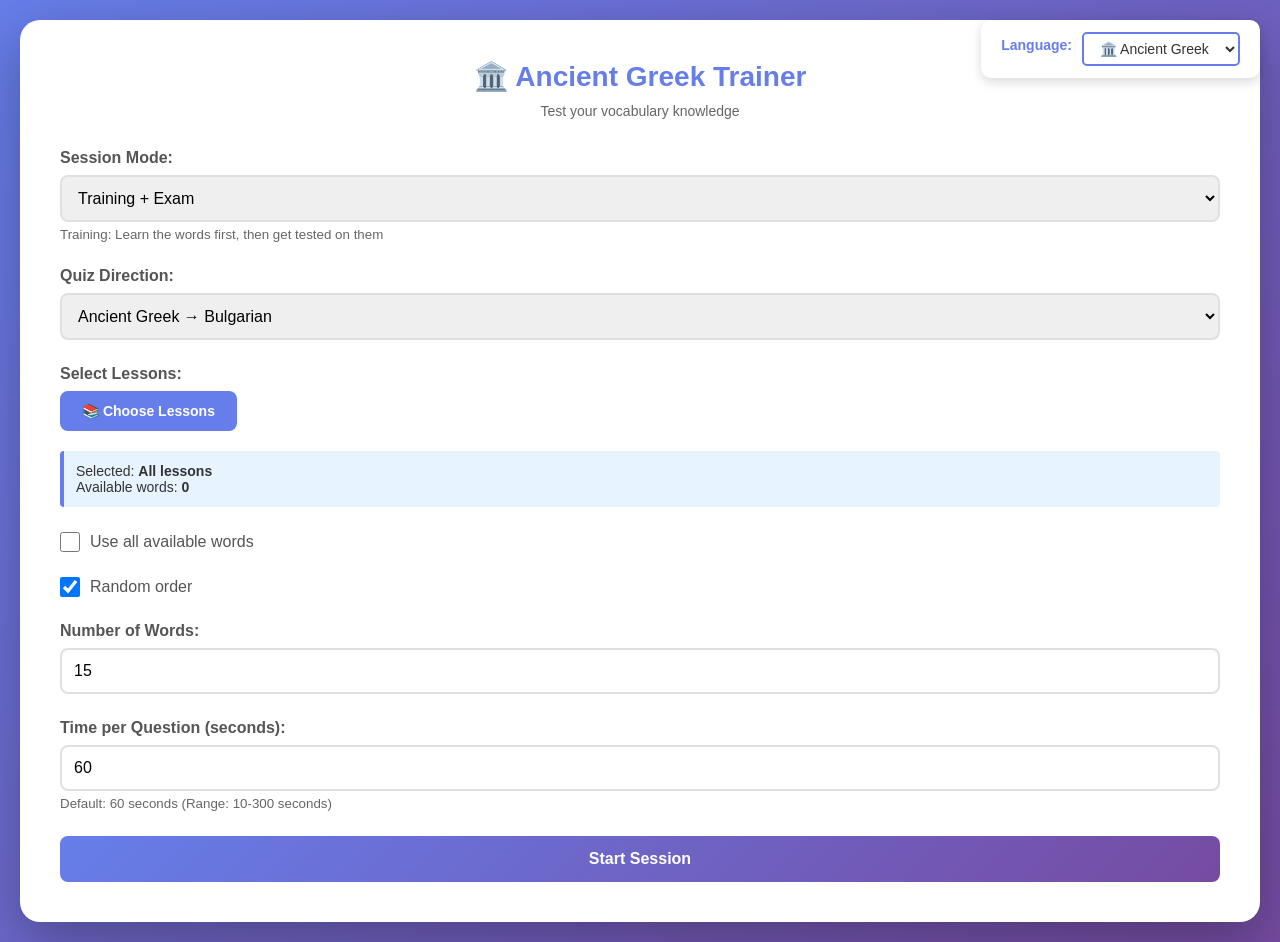
==== static/index.html @ 49a67d7a "update" ====
<!DOCTYPE html>
<html lang="en">
<head>
    <meta charset="UTF-8">
    <meta name="viewport" content="width=device-width, initial-scale=1.0">
    <title>Language Trainer</title>
    
    <!-- CSS Stylesheets -->
    <link rel="stylesheet" href="/static/css/main.css">
    <link rel="stylesheet" href="/static/css/animations.css">
    <link rel="stylesheet" href="/static/css/components.css?v=2">
    <link rel="stylesheet" href="/static/css/screens.css">
    <link rel="stylesheet" href="/static/css/modals.css">
    <link rel="stylesheet" href="/static/css/keyboard.css">
</head>
<body>
    <!-- Language Switcher -->
    <div class="language-switcher">
        <label for="languageMode">Language:</label>
        <select id="languageMode" onchange="switchLanguageMode()">
            <option value="greek">🏛️ Ancient Greek</option>
            <option value="latin">🏟️ Latin</option>
            <option value="spanish">🇪🇸 Spanish</option>
            <option value="literature">📖 Literature</option>
        </select>
    </div>

    <div class="container">
        <h1 id="appTitle">🏛️ Ancient Greek Trainer</h1>
        <p class="subtitle" id="appSubtitle">Test your vocabulary knowledge</p>

        <!-- Setup Screen -->
        <div class="setup-screen active" id="setupScreen">
            <!-- Literature topic selection (shown only in literature mode) -->
            <div class="form-group" id="topicsGroup" style="display: none;">
                <label for="literatureTopic">Тема:</label>
                <select id="literatureTopic" onchange="onLiteratureTopicChange()"></select>
                <small style="color: #666; display: block; margin-top: 5px;">
                    Въпроси: <strong id="literatureQuestionsCount">0</strong>
                </small>
            </div>

            <div class="form-group">
                <label for="sessionMode">Session Mode:</label>
                <select id="sessionMode">
                    <option value="training">Training + Exam</option>
                    <option value="exam">Exam Only</option>
                </select>
                <small style="color: #666; display: block; margin-top: 5px;">
                    Training: Learn the words first, then get tested on them
                </small>
            </div>

            <div class="form-group">
                <label for="direction">Quiz Direction:</label>
                <select id="direction" onchange="updateProgressDisplay()">
                    <!-- Options will be populated based on language mode -->
                    <option value="greek_to_bulgarian">Ancient Greek → Bulgarian</option>
                    <option value="bulgarian_to_greek">Bulgarian → Ancient Greek</option>
                </select>
            </div>

            <div class="form-group" id="lessonsGroup">
                <label>Select Lessons:</label>
                <button type="button" class="select-lessons-btn" onclick="openLessonsModal()">
                    📚 Choose Lessons
                </button>
                <div class="selected-lessons-summary" id="selectedLessonsSummary">
                    Selected: <strong id="selectedLessonsText">All lessons</strong><br>
                    Available words: <strong id="availableWordsCount">0</strong>
                </div>
            </div>

            <!-- Progress Summary (shown for both Greek and Latin) -->
            <div class="progress-summary" id="progressSummary" style="margin-top: 10px; padding: 10px; background: #e8f5e9; border-radius: 5px; display: none;">
                <div style="font-weight: bold; margin-bottom: 5px;">📊 Your Progress:</div>
                <div id="progressStats" style="font-size: 0.9em;"></div>
            </div>

            <div class="form-group">
                <div class="checkbox-container">
                    <input type="checkbox" id="useAllWords" onchange="toggleWordCount()">
                    <label for="useAllWords" id="useAllWordsLabel">Use all available words</label>
                </div>
            </div>

            <div class="form-group">
                <div class="checkbox-container">
                    <input type="checkbox" id="randomOrder" checked>
                    <label for="randomOrder">Random order</label>
                </div>
            </div>

            <div class="form-group" id="wordCountGroup">
                <label for="wordCount">Number of Words:</label>
                <input type="number" id="wordCount" min="1" max="200" value="15">
            </div>

            <div class="form-group">
                <label for="timePerQuestion">Time per Question (seconds):</label>
                <input type="number" id="timePerQuestion" min="10" max="300" value="60" step="5">
                <small style="color: #666; display: block; margin-top: 5px;">
                    Default: 60 seconds (Range: 10-300 seconds)
                </small>
            </div>

            <button class="btn" id="startSessionBtn" onclick="startSession()">Start Session</button>

            <!-- Verse Translation Button (shown only when verse-eligible lessons are selected) -->
            <div id="verseTranslationGroup" style="display: none; margin-top: 15px; padding: 15px; background: linear-gradient(135deg, #f5e6d3 0%, #e8d5c4 100%); border-radius: 8px; border: 2px solid #c4a882;">
                <div style="font-weight: 600; margin-bottom: 10px; color: #5d4037;">📜 Превод на стихове</div>
                <div class="form-group" style="margin-bottom: 10px;">
                    <label for="verseLesson" style="font-size: 0.9em;">Стихотворен урок:</label>
                    <select id="verseLesson" onchange="onVerseLessonChange()"></select>
                </div>
                <div class="form-group" style="margin-bottom: 10px;">
                    <label for="verseGroupSize" style="font-size: 0.9em;">Стихове в група:</label>
                    <input type="number" id="verseGroupSize" min="1" max="16" value="4" step="1">
                    <small style="color: #666; display: block; margin-top: 3px;">Колко стиха се показват наведнъж</small>
                </div>
                <div class="form-group" style="margin-bottom: 10px;">
                    <label for="verseOrdering" style="font-size: 0.9em;">Подреждане:</label>
                    <select id="verseOrdering">
                        <option value="sequential">Последователно</option>
                        <option value="random">Случайно</option>
                    </select>
                </div>
                <div class="form-group" style="margin-bottom: 10px;">
                    <label for="verseSessionMode" style="font-size: 0.9em;">Режим:</label>
                    <select id="verseSessionMode">
                        <option value="training">Тренировка + Изпит</option>
                        <option value="exam">Само изпит</option>
                    </select>
                </div>
                <div class="form-group" style="margin-bottom: 10px;">
                    <label for="verseTimePerQuestion" style="font-size: 0.9em;">Време за въпрос (секунди):</label>
                    <input type="number" id="verseTimePerQuestion" min="30" max="600" value="120" step="10">
                </div>
                <div id="verseInfo" style="font-size: 0.85em; color: #5d4037; margin-bottom: 10px;"></div>
                <button class="btn" id="startVerseBtn" onclick="startVerseSession()" style="background: linear-gradient(135deg, #8d6e63, #5d4037);">
                    📜 Започни превод на стихове
                </button>
            </div>
        </div>

        <!-- Training Screen -->
        <div class="training-screen" id="trainingScreen">
            <div class="progress-bar">
                <div class="progress-fill" id="trainingProgressFill"></div>
            </div>

            <div class="question-counter" id="trainingCounter"></div>

            <h2 id="trainingTitle" style="text-align: center; color: #667eea; margin-bottom: 30px;">📚 Training Mode</h2>

            <div class="question-box" style="background: linear-gradient(135deg, #667eea15 0%, #764ba215 100%);">
                <div class="question-label" id="trainingPromptLabel"></div>
                <div class="question-text" id="trainingPrompt" style="color: #667eea;"></div>
                
                <div style="margin: 30px 0; padding: 20px; background: white; border-radius: 8px; border: 2px solid #667eea;">
                    <div id="trainingAnswerLabel" style="font-size: 14px; color: #888; margin-bottom: 5px;">Translation:</div>
                    <div id="trainingAnswer" style="font-size: 28px; font-weight: 600; color: #333;"></div>
                </div>

                <div id="trainingWordsContainer" style="display: none; margin: 15px 0; padding: 15px; background: #f8f9fa; border-radius: 8px; border: 1px solid #dee2e6;">
                    <div style="font-size: 13px; color: #888; margin-bottom: 8px;">📖 Vocabulary:</div>
                    <div id="trainingWordsList" style="display: flex; flex-wrap: wrap; gap: 8px;"></div>
                </div>
            </div>

            <button class="btn" id="trainingNextBtn" onclick="nextTrainingWord()">Next Word</button>
            <button class="btn btn-secondary" onclick="skipToExam()">Skip to Exam</button>
        </div>

        <!-- Quiz Screen -->
        <div class="quiz-screen" id="quizScreen">
            <div class="progress-bar">
                <div class="progress-fill" id="progressFill"></div>
            </div>

            <div class="question-counter" id="questionCounter"></div>

            <!-- Timer Display -->
            <div class="timer-container" id="timerContainer">
                <div class="timer-label" id="timerLabel">Time Remaining:</div>
                <div class="timer-display" id="timerDisplay">60</div>
            </div>

            <div class="question-box">
                <div class="question-label" id="questionLabel"></div>
                <div class="question-text" id="questionText"></div>
                <!-- Verse vocabulary hints in quiz mode -->
                <div id="quizWordsContainer" style="display: none; margin-top: 15px; padding: 12px; background: #f8f9fa; border-radius: 8px; border: 1px solid #dee2e6;">
                    <div style="font-size: 12px; color: #888; margin-bottom: 6px;">📖 Vocabulary:</div>
                    <div id="quizWordsList" style="display: flex; flex-wrap: wrap; gap: 6px;"></div>
                </div>
            </div>

            <div class="feedback hidden" id="feedback"></div>

            <div class="form-group">
                <div class="autocomplete-container">
                    <input type="text" id="answerInput" placeholder="Type your answer..." autocomplete="off">
                    <div class="autocomplete-dropdown" id="autocompleteDropdown"></div>
                </div>
                <!-- Verse translation textarea (shown only in verse mode) -->
                <textarea id="verseAnswerInput" placeholder="Въведете превода тук..." rows="6" style="display: none; width: 100%; padding: 12px; font-size: 16px; border: 2px solid #c4a882; border-radius: 8px; resize: vertical; font-family: inherit; box-sizing: border-box;"></textarea>
                <button class="keyboard-toggle" id="keyboardToggle" onclick="toggleGreekKeyboard()">
                    ⌨️ Show Greek Keyboard
                </button>
                <button class="keyboard-toggle" id="autocompleteToggle" onclick="toggleAutocomplete()" style="display: none;">
                    💡 Enable Autocomplete
                </button>
            </div>

            <!-- Greek Virtual Keyboard -->
            <div class="greek-keyboard-container" id="greekKeyboard">
                <div class="keyboard-section">
                    <div class="keyboard-section-title">Diacritics (Click to Toggle)</div>
                    <div class="keyboard-row">
                        <button class="diacritic-btn" data-diacritic="smoothBreathing" onclick="toggleDiacritic('smoothBreathing')" title="Smooth Breathing">᾿</button>
                        <button class="diacritic-btn" data-diacritic="roughBreathing" onclick="toggleDiacritic('roughBreathing')" title="Rough Breathing">῾</button>
                        <button class="diacritic-btn" data-diacritic="acute" onclick="toggleDiacritic('acute')" title="Acute Accent">´</button>
                        <button class="diacritic-btn" data-diacritic="grave" onclick="toggleDiacritic('grave')" title="Grave Accent">`</button>
                        <button class="diacritic-btn" data-diacritic="circumflex" onclick="toggleDiacritic('circumflex')" title="Circumflex">῀</button>
                        <button class="diacritic-btn" data-diacritic="iotaSubscript" onclick="toggleDiacritic('iotaSubscript')" title="Iota Subscript">ͅ</button>
                        <button class="diacritic-btn" data-diacritic="diaeresis" onclick="toggleDiacritic('diaeresis')" title="Diaeresis (ϊ, ϋ)">¨</button>
                    </div>
                </div>

                <div class="keyboard-section">
                    <div class="keyboard-section-title">Vowels (Click after selecting diacritics)</div>
                    <div class="keyboard-row">
                        <button class="greek-key vowel-key" data-vowel="α" onclick="insertVowelWithDiacritics('α')">α</button>
                        <button class="greek-key vowel-key" data-vowel="ε" onclick="insertVowelWithDiacritics('ε')">ε</button>
                        <button class="greek-key vowel-key" data-vowel="η" onclick="insertVowelWithDiacritics('η')">η</button>
                        <button class="greek-key vowel-key" data-vowel="ι" onclick="insertVowelWithDiacritics('ι')">ι</button>
                        <button class="greek-key vowel-key" data-vowel="ο" onclick="insertVowelWithDiacritics('ο')">ο</button>
                        <button class="greek-key vowel-key" data-vowel="υ" onclick="insertVowelWithDiacritics('υ')">υ</button>
                        <button class="greek-key vowel-key" data-vowel="ω" onclick="insertVowelWithDiacritics('ω')">ω</button>
                    </div>
                </div>

                <div class="keyboard-section">
                    <div class="keyboard-section-title">Consonants</div>
                    <div class="keyboard-row">
                        <button class="greek-key" data-lower="β" data-upper="Β" onclick="insertGreekLetter('β', 'Β')">β</button>
                        <button class="greek-key" data-lower="γ" data-upper="Γ" onclick="insertGreekLetter('γ', 'Γ')">γ</button>
                        <button class="greek-key" data-lower="δ" data-upper="Δ" onclick="insertGreekLetter('δ', 'Δ')">δ</button>
                        <button class="greek-key" data-lower="ζ" data-upper="Ζ" onclick="insertGreekLetter('ζ', 'Ζ')">ζ</button>
                        <button class="greek-key" data-lower="θ" data-upper="Θ" onclick="insertGreekLetter('θ', 'Θ')">θ</button>
                        <button class="greek-key" data-lower="κ" data-upper="Κ" onclick="insertGreekLetter('κ', 'Κ')">κ</button>
                        <button class="greek-key" data-lower="λ" data-upper="Λ" onclick="insertGreekLetter('λ', 'Λ')">λ</button>
                        <button class="greek-key" data-lower="μ" data-upper="Μ" onclick="insertGreekLetter('μ', 'Μ')">μ</button>
                        <button class="greek-key" data-lower="ν" data-upper="Ν" onclick="insertGreekLetter('ν', 'Ν')">ν</button>
                        <button class="greek-key" data-lower="ξ" data-upper="Ξ" onclick="insertGreekLetter('ξ', 'Ξ')">ξ</button>
                        <button class="greek-key" data-lower="π" data-upper="Π" onclick="insertGreekLetter('π', 'Π')">π</button>
                        <button class="greek-key vowel-key" data-vowel="ρ" onclick="insertVowelWithDiacritics('ρ')">ρ</button>
                        <button class="greek-key" data-lower="σ" data-upper="Σ" onclick="insertGreekLetter('σ', 'Σ')">σ</button>
                        <button class="greek-key" onclick="insertGreek('ς')">ς</button>
                        <button class="greek-key" data-lower="τ" data-upper="Τ" onclick="insertGreekLetter('τ', 'Τ')">τ</button>
                        <button class="greek-key" data-lower="φ" data-upper="Φ" onclick="insertGreekLetter('φ', 'Φ')">φ</button>
                        <button class="greek-key" data-lower="χ" data-upper="Χ" onclick="insertGreekLetter('χ', 'Χ')">χ</button>
                        <button class="greek-key" data-lower="ψ" data-upper="Ψ" onclick="insertGreekLetter('ψ', 'Ψ')">ψ</button>
                        <button class="greek-key" data-lower="ϡ" data-upper="Ϡ" onclick="insertGreekLetter('ϡ', 'Ϡ')">ϡ</button>
                    </div>
                </div>

                <div class="keyboard-section">
                    <div class="keyboard-section-title">Tools</div>
                    <div class="keyboard-row">
                        <button class="greek-key shift-key" id="shiftBtn" onclick="toggleShift()">⬆ Shift</button>
                        <button class="greek-key" onclick="insertGreek(', ')">comma</button>
                        <button class="greek-key" onclick="insertGreek('-')">-</button>
                        <button class="greek-key" onclick="insertGreek(' ')">space</button>
                        <button class="greek-key" onclick="resetDiacritics()">🔄 Reset Diacritics</button>
                    </div>
                </div>
            </div>

            <!-- Diacritic Popup (appears when clicking on input text) -->
            <div class="diacritic-popup" id="diacriticPopup">
                <div class="diacritic-popup-title">Select variant:</div>
                <div class="diacritic-options" id="diacriticOptions"></div>
            </div>

            <button class="btn" id="submitBtn" onclick="submitAnswer()">Submit Answer</button>
        </div>

        <!-- Summary Screen -->
        <div class="summary-screen" id="summaryScreen">
            <h2 id="summaryTitle" style="text-align: center; margin-bottom: 30px; color: #667eea;">Quiz Complete! 🎉</h2>

            <div class="stats-grid">
                <div class="stat-card">
                    <div class="stat-value" id="scorePercentage"></div>
                    <div class="stat-label">Score</div>
                </div>
                <div class="stat-card">
                    <div class="stat-value" id="correctCount"></div>
                    <div class="stat-label">Correct Answers</div>
                </div>
            </div>

            <div class="incorrect-list" id="incorrectList"></div>

            <div id="retakeSection" style="display: none;">
                <div style="background: #fff3cd; padding: 20px; border-radius: 8px; margin: 20px 0; border-left: 4px solid #ffc107;">
                    <p style="margin: 0; color: #856404; font-weight: 600;">
                        💡 Want to improve your score? Retake the test with the same words!
                    </p>
                </div>
                <button class="btn" onclick="retakeExam()" style="background: #ffc107; margin-bottom: 10px;">
                    🔄 Retake Exam (Same Words)
                </button>
            </div>

            <button class="btn" onclick="restartQuiz()">Start New Quiz</button>
        </div>
    </div>

    <!-- Lessons Selection Modal -->
    <div class="modal" id="lessonsModal">
        <div class="modal-content">
            <div class="modal-header">
                <h2>📚 Select Lessons</h2>
                <button class="modal-close" onclick="closeLessonsModal()">&times;</button>
            </div>
            
            <div class="lessons-controls">
                <button type="button" onclick="selectAllLessons()">Select All</button>
                <button type="button" onclick="deselectAllLessons()">Deselect All</button>
            </div>
            
            <div class="lessons-picker" id="lessonsSelector">
                <!-- Lessons will be loaded dynamically -->
            </div>
            
            <div class="selected-lessons-summary" style="margin-top: 15px; margin-bottom: 15px;">
                <strong>Current Selection:</strong><br>
                Lessons: <strong id="modalSelectedLessonsText">All lessons</strong><br>
                Available words: <strong id="modalAvailableWordsCount">0</strong>
            </div>
            
            <button class="btn" onclick="applyLessonSelection()">Apply Selection</button>
        </div>
    </div>

    <!-- Mastered Words Modal -->
    <div class="modal" id="masteredWordsModal">
        <div class="modal-content" style="max-width: 700px;">
            <div class="modal-header">
                <h2>✅ Mastered Words</h2>
                <button class="modal-close" onclick="closeMasteredWordsModal()">&times;</button>
            </div>
            
            <div style="margin-bottom: 15px;">
                <label for="masteredWordsDirection" style="font-weight: 600; margin-bottom: 5px; display: block;">Filter by Direction:</label>
                <select id="masteredWordsDirection" onchange="refreshMasteredWordsList()" style="width: 100%; padding: 8px; border: 2px solid #e0e0e0; border-radius: 5px;">
                    <option value="all">All Directions</option>
                    <option value="greek_to_bulgarian">Greek → Bulgarian</option>
                    <option value="bulgarian_to_greek">Bulgarian → Greek</option>
                </select>
            </div>
            
            <div id="masteredWordsStats" style="margin-bottom: 15px; padding: 10px; background: #e8f5e9; border-radius: 5px; font-size: 0.9em;">
                <!-- Stats will be inserted here -->
            </div>
            
            <div id="masteredWordsList" style="max-height: 400px; overflow-y: auto; border: 1px solid #e0e0e0; border-radius: 5px; padding: 10px;">
                <!-- List will be inserted here -->
            </div>
            
            <button class="btn" onclick="closeMasteredWordsModal()" style="margin-top: 15px;">Close</button>
        </div>
    </div>

    <!-- JavaScript Files -->
    <script src="/static/js/app.js?v=7"></script>
    <script src="/static/js/greek-keyboard.js"></script>
</body>
</html>
---- static/css/main.css ----
/* ==================== Base Styles ==================== */

* {
    margin: 0;
    padding: 0;
    box-sizing: border-box;
}

body {
    font-family: -apple-system, BlinkMacSystemFont, 'Segoe UI', Roboto, 'Helvetica Neue', Arial, sans-serif;
    background: linear-gradient(135deg, #667eea 0%, #764ba2 100%);
    min-height: 100vh;
    display: flex;
    justify-content: center;
    align-items: center;
    padding: 20px;
    color: #333;
    position: relative;
}

/* ==================== Language Switcher ==================== */

.language-switcher {
    position: fixed;
    top: 20px;
    right: 20px;
    background: white;
    padding: 12px 20px;
    border-radius: 10px;
    box-shadow: 0 4px 12px rgba(0, 0, 0, 0.15);
    z-index: 1000;
    display: flex;
    align-items: center;
    gap: 10px;
}

.language-switcher label {
    font-weight: 600;
    color: #667eea;
    font-size: 14px;
}

.language-switcher select {
    padding: 6px 12px;
    border: 2px solid #667eea;
    border-radius: 5px;
    font-size: 14px;
    font-weight: 500;
    cursor: pointer;
    background: white;
    color: #333;
    transition: all 0.3s;
}

.language-switcher select:hover {
    background: #f5f5ff;
}

.language-switcher select:focus {
    outline: none;
    border-color: #764ba2;
    box-shadow: 0 0 0 3px rgba(102, 126, 234, 0.1);
}

.container {
    background: white;
    border-radius: 20px;
    box-shadow: 0 20px 60px rgba(0, 0, 0, 0.3);
    max-width: 1400px;
    width: 100%;
    padding: 40px;
    animation: fadeIn 0.5s ease-in;
}

h1 {
    color: #667eea;
    margin-bottom: 10px;
    font-size: 28px;
    text-align: center;
}

.subtitle {
    text-align: center;
    color: #666;
    margin-bottom: 30px;
    font-size: 14px;
}

.loading {
    text-align: center;
    padding: 20px;
    color: #667eea;
}

/* ==================== Responsive ==================== */

@media (max-width: 600px) {
    .container {
        padding: 25px;
    }

    h1 {
        font-size: 24px;
    }

    .question-text {
        font-size: 24px;
    }
}
---- static/css/animations.css ----
/* ==================== Animations ==================== */

@keyframes fadeIn {
    from { opacity: 0; transform: translateY(20px); }
    to { opacity: 1; transform: translateY(0); }
}

@keyframes slideDown {
    from { opacity: 0; transform: translateY(-10px); }
    to { opacity: 1; transform: translateY(0); }
}

@keyframes slideUp {
    from { 
        opacity: 0; 
        transform: translateY(50px); 
    }
    to { 
        opacity: 1; 
        transform: translateY(0); 
    }
}

@keyframes pulse {
    0%, 100% { transform: scale(1); }
    50% { transform: scale(1.02); }
}

@keyframes popIn {
    from {
        opacity: 0;
        transform: scale(0.8);
    }
    to {
        opacity: 1;
        transform: scale(1);
    }
}
---- static/css/components.css ----
/* ==================== Form Components ==================== */

.form-group {
    margin-bottom: 25px;
}

label {
    display: block;
    margin-bottom: 8px;
    font-weight: 600;
    color: #555;
}

select, input[type="number"], input[type="text"] {
    width: 100%;
    padding: 12px;
    border: 2px solid #e0e0e0;
    border-radius: 8px;
    font-size: 16px;
    transition: border-color 0.3s;
}

select:focus, input:focus {
    outline: none;
    border-color: #667eea;
}

.input-group {
    display: flex;
    gap: 10px;
}

.input-group input {
    flex: 1;
}

/* ==================== Buttons ==================== */

.btn {
    width: 100%;
    padding: 14px;
    background: linear-gradient(135deg, #667eea 0%, #764ba2 100%);
    color: white;
    border: none;
    border-radius: 8px;
    font-size: 16px;
    font-weight: 600;
    cursor: pointer;
    transition: transform 0.2s, box-shadow 0.2s;
}

.btn:hover {
    transform: translateY(-2px);
    box-shadow: 0 5px 15px rgba(102, 126, 234, 0.4);
}

.btn:active {
    transform: translateY(0);
}

.btn.btn-loading,
.btn:disabled {
    opacity: 0.75;
    cursor: progress;
    transform: none;
    box-shadow: none;
}

.btn-secondary {
    background: #6c757d;
    margin-top: 10px;
}

.select-lessons-btn {
    background: #667eea;
    color: white;
    border: 2px solid #667eea;
    padding: 10px 20px;
    border-radius: 8px;
    cursor: pointer;
    font-size: 14px;
    font-weight: 600;
    transition: all 0.2s;
    display: inline-block;
    margin-bottom: 10px;
}

.select-lessons-btn:hover {
    background: #5568d3;
    border-color: #5568d3;
}

/* ==================== Progress & Stats ==================== */

.progress-bar {
    width: 100%;
    height: 8px;
    background: #e0e0e0;
    border-radius: 4px;
    margin-bottom: 20px;
    overflow: hidden;
}

.progress-fill {
    height: 100%;
    background: linear-gradient(90deg, #667eea 0%, #764ba2 100%);
    transition: width 0.3s ease;
}

.question-counter {
    text-align: center;
    color: #666;
    margin-bottom: 20px;
    font-size: 14px;
}

.stats-grid {
    display: grid;
    grid-template-columns: 1fr 1fr;
    gap: 15px;
    margin-bottom: 25px;
}

.stat-card {
    background: #f8f9fa;
    padding: 20px;
    border-radius: 8px;
    text-align: center;
}

.stat-value {
    font-size: 32px;
    font-weight: 700;
    color: #667eea;
}

.stat-label {
    color: #666;
    margin-top: 5px;
    font-size: 14px;
}

/* ==================== Question & Feedback ==================== */

.question-box {
    background: #f8f9fa;
    padding: 30px;
    border-radius: 12px;
    margin-bottom: 25px;
    text-align: center;
}

.question-label {
    font-size: 12px;
    color: #888;
    text-transform: uppercase;
    letter-spacing: 1px;
    margin-bottom: 10px;
}

.question-text {
    font-size: 32px;
    font-weight: 700;
    color: #333;
    margin-bottom: 15px;
}

.feedback {
    padding: 15px;
    border-radius: 8px;
    margin-bottom: 20px;
    text-align: center;
    font-weight: 600;
    animation: slideDown 0.3s ease;
}

.feedback.correct {
    background: #d4edda;
    color: #155724;
    border: 2px solid #c3e6cb;
}

.feedback.incorrect {
    background: #f8d7da;
    color: #721c24;
    border: 2px solid #f5c6cb;
}

.feedback.hidden {
    display: none;
}

.feedback.loading {
    background: #e7f1ff;
    color: #0b3d91;
    border: 2px solid #b6d4fe;
}

.feedback .spinner {
    display: inline-block;
    width: 14px;
    height: 14px;
    margin-right: 8px;
    border: 2px solid rgba(11, 61, 145, 0.25);
    border-top-color: rgba(11, 61, 145, 0.9);
    border-radius: 50%;
    vertical-align: -2px;
    animation: spinnerRotate 0.8s linear infinite;
}

@keyframes spinnerRotate {
    to {
        transform: rotate(360deg);
    }
}

/* ==================== Timer ==================== */

.timer-container {
    text-align: center;
    margin-bottom: 20px;
    padding: 15px;
    background: linear-gradient(135deg, #667eea15 0%, #764ba215 100%);
    border-radius: 12px;
    border: 2px solid #e0e0e0;
    transition: all 0.3s ease;
}

.timer-container.warning {
    background: #fff3cd;
    border-color: #ffc107;
    animation: pulse 1s ease-in-out infinite;
}

.timer-container.danger {
    background: #f8d7da;
    border-color: #dc3545;
    animation: pulse 0.5s ease-in-out infinite;
}

.timer-label {
    font-size: 12px;
    color: #888;
    text-transform: uppercase;
    letter-spacing: 1px;
    margin-bottom: 5px;
}

.timer-display {
    font-size: 36px;
    font-weight: 700;
    color: #667eea;
}

.timer-container.warning .timer-display {
    color: #ffc107;
}

.timer-container.danger .timer-display {
    color: #dc3545;
}

/* ==================== Checkboxes ==================== */

.checkbox-container {
    display: flex;
    align-items: center;
    margin-top: 10px;
}

.checkbox-container input[type="checkbox"] {
    width: 20px;
    height: 20px;
    margin-right: 10px;
    cursor: pointer;
}

.checkbox-container label {
    margin: 0;
    cursor: pointer;
    font-weight: normal;
}

/* ==================== Summary & Lists ==================== */

.score-display {
    text-align: center;
    margin-bottom: 25px;
}

.score-big {
    font-size: 48px;
    font-weight: 700;
    color: #667eea;
}

.score-label {
    color: #666;
    margin-top: 5px;
}

.incorrect-list {
    margin-top: 30px;
}

.incorrect-list h3 {
    color: #721c24;
    margin-bottom: 15px;
    font-size: 18px;
}

.incorrect-item {
    background: #fff3cd;
    border-left: 4px solid #ffc107;
    padding: 12px;
    margin-bottom: 10px;
    border-radius: 4px;
}

.incorrect-item strong {
    color: #856404;
}

.selected-lessons-summary {
    background: #e7f3ff;
    border-left: 4px solid #667eea;
    padding: 12px;
    margin-top: 10px;
    border-radius: 4px;
    font-size: 14px;
    color: #333;
}

.word-count-info {
    background: #e7f3ff;
    border-left: 4px solid #667eea;
    padding: 12px;
    margin-top: 10px;
    border-radius: 4px;
    font-size: 14px;
    color: #333;
}

/* ==================== Verse Translation ==================== */

#verseAnswerInput {
    line-height: 1.6;
    min-height: 120px;
}

#verseAnswerInput:focus {
    outline: none;
    border-color: #8d6e63;
    box-shadow: 0 0 0 3px rgba(141, 110, 99, 0.15);
}

#verseTranslationGroup .form-group {
    margin-bottom: 12px;
}
---- static/css/screens.css ----
/* ==================== Screen Visibility ==================== */

.setup-screen, .quiz-screen, .summary-screen, .training-screen {
    display: none;
}

.setup-screen.active, .quiz-screen.active, .summary-screen.active, .training-screen.active {
    display: block;
}
---- static/css/modals.css ----
/* ==================== Modal Styles ==================== */

.modal {
    display: none;
    position: fixed;
    z-index: 1000;
    left: 0;
    top: 0;
    width: 100%;
    height: 100%;
    background-color: rgba(0, 0, 0, 0.5);
    animation: fadeIn 0.3s ease;
}

.modal.active {
    display: flex;
    justify-content: center;
    align-items: center;
}

.modal-content {
    background: white;
    border-radius: 15px;
    padding: 30px;
    max-width: 500px;
    width: 90%;
    max-height: 80vh;
    overflow-y: auto;
    box-shadow: 0 10px 40px rgba(0, 0, 0, 0.3);
    animation: slideUp 0.3s ease;
}

.modal-header {
    display: flex;
    justify-content: space-between;
    align-items: center;
    margin-bottom: 20px;
    padding-bottom: 15px;
    border-bottom: 2px solid #e0e0e0;
}

.modal-header h2 {
    margin: 0;
    color: #667eea;
    font-size: 24px;
}

.modal-close {
    background: none;
    border: none;
    font-size: 28px;
    cursor: pointer;
    color: #999;
    line-height: 1;
    padding: 0;
    width: 30px;
    height: 30px;
    transition: color 0.2s;
}

.modal-close:hover {
    color: #333;
}

/* ==================== Lessons Picker ==================== */

.lessons-picker {
    max-height: 400px;
    overflow-y: auto;
    margin: 20px 0;
    padding: 10px;
    background: #f8f9fa;
    border-radius: 8px;
}

.lessons-selector {
    border: 2px solid #e0e0e0;
    border-radius: 8px;
    padding: 12px;
    max-height: 100px;
    overflow-y: auto;
    background: #f8f9fa;
}

.lesson-item {
    display: flex;
    align-items: center;
    padding: 8px;
    margin-bottom: 5px;
    background: white;
    border-radius: 4px;
    cursor: pointer;
    transition: background 0.2s;
}

.lesson-item:hover {
    background: #e9ecef;
}

.lesson-item input[type="checkbox"] {
    margin-right: 10px;
    width: 18px;
    height: 18px;
    cursor: pointer;
}

.lesson-item label {
    margin: 0;
    cursor: pointer;
    flex: 1;
    font-weight: normal;
}

.lessons-controls {
    display: flex;
    gap: 10px;
    margin-bottom: 10px;
}

.lessons-controls button {
    flex: 1;
    padding: 8px;
    background: #6c757d;
    color: white;
    border: none;
    border-radius: 6px;
    cursor: pointer;
    font-size: 14px;
    transition: background 0.2s;
}

.lessons-controls button:hover {
    background: #5a6268;
}
---- static/css/keyboard.css ----
/* ==================== Greek Virtual Keyboard ==================== */

.greek-keyboard-container {
    display: none;
    margin-top: 15px;
    background: #f8f9fa;
    border-radius: 12px;
    padding: 15px;
    border: 2px solid #e0e0e0;
    max-width: 100%;
    overflow-x: auto;
}

.greek-keyboard-container.active {
    display: block;
    animation: slideDown 0.3s ease;
}

.keyboard-section {
    margin-bottom: 12px;
}

.keyboard-section-title {
    font-size: 11px;
    font-weight: 600;
    color: #666;
    margin-bottom: 6px;
    text-transform: uppercase;
    letter-spacing: 0.5px;
    text-align: center;
}

.keyboard-row {
    display: flex;
    flex-wrap: wrap;
    gap: 6px;
    margin-bottom: 8px;
    align-items: center;
    justify-content: center;
}

.key-divider {
    color: #ccc;
    font-size: 20px;
    margin: 0 4px;
    user-select: none;
}

.greek-key {
    background: white;
    border: 2px solid #d0d0d0;
    border-radius: 6px;
    padding: 12px 14px;
    min-width: 46px;
    min-height: 46px;
    text-align: center;
    cursor: pointer;
    font-size: 20px;
    transition: all 0.2s;
    user-select: none;
    font-family: 'Times New Roman', serif;
    flex-shrink: 0;
    display: flex;
    align-items: center;
    justify-content: center;
}

.greek-key:hover {
    background: #667eea;
    color: white;
    border-color: #667eea;
    transform: translateY(-2px);
}

.greek-key:active {
    transform: translateY(0);
}

.greek-key.wide {
    min-width: 140px;
    font-size: 14px;
}

.greek-key.shift-key {
    background: #f0f0f0;
    font-weight: 600;
    min-width: 80px;
}

.greek-key.shift-key.active {
    background: #667eea;
    color: white;
    border-color: #667eea;
}

.greek-key.shift-key:hover {
    background: #667eea;
    color: white;
}

.keyboard-toggle {
    background: #6c757d;
    color: white;
    border: none;
    padding: 8px 16px;
    border-radius: 6px;
    font-size: 13px;
    cursor: pointer;
    margin-top: 8px;
    transition: all 0.2s;
    display: inline-flex;
    align-items: center;
    gap: 6px;
}

.keyboard-toggle:hover {
    background: #5a6268;
}

.keyboard-toggle.active {
    background: #667eea;
}

/* ==================== Autocomplete ==================== */

.autocomplete-container {
    position: relative;
}

.autocomplete-dropdown {
    display: none;
    position: absolute;
    top: 100%;
    left: 0;
    right: 0;
    background: white;
    border: 2px solid #667eea;
    border-top: none;
    border-radius: 0 0 8px 8px;
    max-height: 200px;
    overflow-y: auto;
    z-index: 1000;
    box-shadow: 0 4px 12px rgba(0, 0, 0, 0.15);
}

.autocomplete-dropdown.active {
    display: block;
}

.autocomplete-item {
    padding: 12px;
    cursor: pointer;
    border-bottom: 1px solid #f0f0f0;
    transition: background 0.2s;
    font-size: 16px;
}

.autocomplete-item:hover {
    background: #f0f0ff;
}

.autocomplete-item:last-child {
    border-bottom: none;
}

.autocomplete-item .greek-text {
    font-family: 'Times New Roman', serif;
    font-size: 18px;
    color: #333;
    font-weight: 600;
}

.autocomplete-item .bulgarian-text {
    font-size: 14px;
    color: #666;
    margin-top: 4px;
}

/* ==================== Diacritic Popup ==================== */

.diacritic-popup {
    display: none;
    position: fixed;
    background: white;
    border: 2px solid #667eea;
    border-radius: 8px;
    padding: 12px;
    box-shadow: 0 4px 16px rgba(0, 0, 0, 0.2);
    z-index: 2000;
    animation: popIn 0.2s ease;
}

.diacritic-popup.active {
    display: block;
}

.diacritic-popup-title {
    font-size: 11px;
    color: #666;
    margin-bottom: 8px;
    text-align: center;
    font-weight: 600;
}

.diacritic-options {
    display: flex;
    flex-wrap: wrap;
    gap: 6px;
    max-width: 280px;
}

.diacritic-option {
    background: white;
    border: 2px solid #d0d0d0;
    border-radius: 6px;
    padding: 8px 10px;
    cursor: pointer;
    font-size: 20px;
    font-family: 'Times New Roman', serif;
    transition: all 0.2s;
    min-width: 36px;
    text-align: center;
}

.diacritic-option:hover {
    background: #667eea;
    color: white;
    border-color: #667eea;
    transform: scale(1.1);
}

/* ==================== Diacritic Toggle Buttons ==================== */

.diacritic-btn {
    background: white;
    border: 3px solid #d0d0d0;
    border-radius: 8px;
    padding: 14px 16px;
    min-width: 56px;
    min-height: 56px;
    text-align: center;
    cursor: pointer;
    font-size: 24px;
    transition: all 0.2s;
    user-select: none;
    font-family: 'Times New Roman', serif;
    flex-shrink: 0;
    display: flex;
    align-items: center;
    justify-content: center;
    font-weight: bold;
}

.diacritic-btn:hover {
    background: #e8edff;
    border-color: #667eea;
    transform: translateY(-2px);
    box-shadow: 0 4px 8px rgba(102, 126, 234, 0.2);
}

.diacritic-btn.active {
    background: #667eea;
    color: white;
    border-color: #667eea;
    box-shadow: 0 0 15px rgba(102, 126, 234, 0.5);
    transform: scale(1.05);
}

.diacritic-btn:active {
    transform: translateY(0) scale(1.02);
}

.vowel-key {
    background: #fff8e1;
    border-color: #ffb300;
}

.vowel-key:hover {
    background: #ffa000;
    color: white;
    border-color: #ff8f00;
}
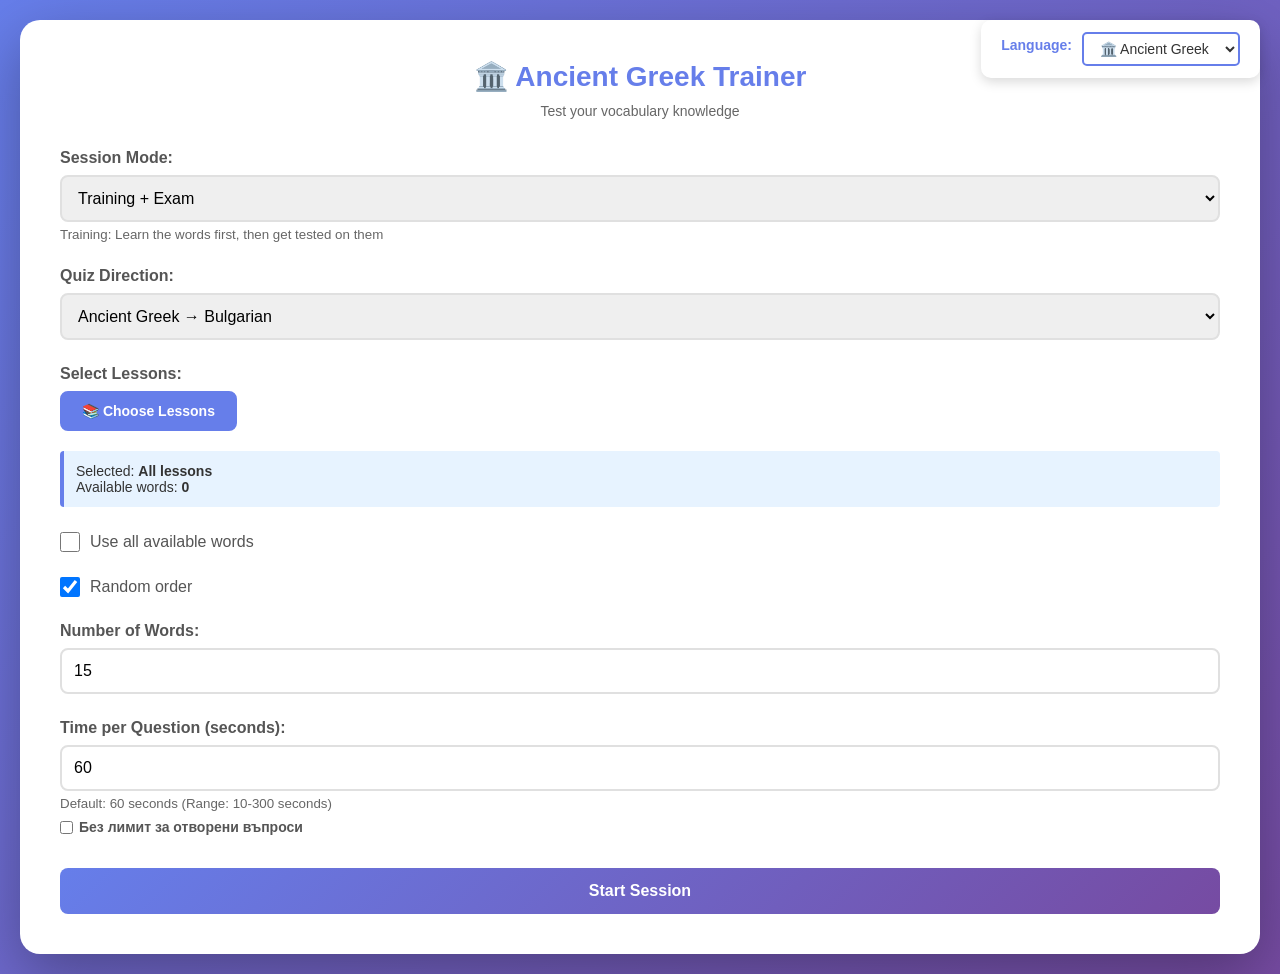
==== commit ae97ba11: "optionally disable time limit for open problems" ====
--- a/static/index.html
+++ b/static/index.html
@@ -4,7 +4,9 @@
     <meta charset="UTF-8">
     <meta name="viewport" content="width=device-width, initial-scale=1.0">
     <title>Language Trainer</title>
-    
+    <link rel="icon" href="data:,">
+    <link rel="apple-touch-icon" href="data:,">
+
     <!-- CSS Stylesheets -->
     <link rel="stylesheet" href="/static/css/main.css">
     <link rel="stylesheet" href="/static/css/animations.css">
@@ -22,6 +24,10 @@
             <option value="latin">🏟️ Latin</option>
             <option value="spanish">🇪🇸 Spanish</option>
             <option value="literature">📖 Literature</option>
+            <option value="biology">🧬 Biology</option>
+            <option value="history">📜 History</option>
+            <option value="geography">🌍 Geography</option>
+            <option value="chemistry">🧪 Chemistry</option>
         </select>
     </div>
 
@@ -102,9 +108,41 @@
                 <small style="color: #666; display: block; margin-top: 5px;">
                     Default: 60 seconds (Range: 10-300 seconds)
                 </small>
+                <div style="margin-top: 8px;">
+                    <label style="display: inline-flex; align-items: center; gap: 6px; cursor: pointer; font-size: 14px;">
+                        <input type="checkbox" id="noTimeLimitOpen">
+                        Без лимит за отворени въпроси
+                    </label>
+                </div>
             </div>
 
             <button class="btn" id="startSessionBtn" onclick="startSession()">Start Session</button>
+
+            <!-- Cross-Exam Panel (shown in biology and history modes) -->
+            <div id="crossExamGroup" style="display: none; margin-top: 18px; padding: 16px 18px; background: linear-gradient(135deg, #e8f5e9 0%, #c8e6c9 100%); border-radius: 8px; border: 2px solid #4caf50;">
+                <div style="font-weight: 600; margin-bottom: 10px; color: #1b5e20; font-size: 1.05em;">🔬 Кръстосан изпит</div>
+                <div style="font-size: 0.88em; color: #2e7d32; margin-bottom: 12px;">
+                    LLM генерира въпроси от урока и оценява отговорите ти в реално време.
+                </div>
+                <div class="form-group" style="margin-bottom: 12px;">
+                    <label for="crossExamCount" style="font-size: 0.9em;">Брой въпроси:</label>
+                    <input type="number" id="crossExamCount" min="3" max="30" value="10" step="1" style="width: 80px;">
+                </div>
+                <button class="btn" id="startCrossExamBtn" onclick="startCrossExam()" style="background: linear-gradient(135deg, #388e3c, #1b5e20);">
+                    🔬 Започни кръстосан изпит
+                </button>
+
+                <!-- Saved last session (restored from localStorage on page load) -->
+                <div id="crossExamLastSession" style="display: none; margin-top: 14px; padding-top: 14px; border-top: 1px solid #81c784;">
+                    <div id="crossExamLastSessionInfo" style="font-size: 0.85em; color: #1b5e20; margin-bottom: 10px;"></div>
+                    <button class="btn" id="resumeAllBtn" onclick="resumeCrossExam(false)" style="background: linear-gradient(135deg, #1565c0, #0d47a1); margin-bottom: 8px; width: 100%;">
+                        🔄 Повтори всички въпроси
+                    </button>
+                    <button class="btn" id="resumeFailedBtn" onclick="resumeCrossExam(true)" style="background: linear-gradient(135deg, #f57c00, #e65100); width: 100%;">
+                        ⚠️ Повтори само грешните
+                    </button>
+                </div>
+            </div>
 
             <!-- Verse Translation Button (shown only when verse-eligible lessons are selected) -->
             <div id="verseTranslationGroup" style="display: none; margin-top: 15px; padding: 15px; background: linear-gradient(135deg, #f5e6d3 0%, #e8d5c4 100%); border-radius: 8px; border: 2px solid #c4a882;">
@@ -139,6 +177,56 @@
                 <div id="verseInfo" style="font-size: 0.85em; color: #5d4037; margin-bottom: 10px;"></div>
                 <button class="btn" id="startVerseBtn" onclick="startVerseSession()" style="background: linear-gradient(135deg, #8d6e63, #5d4037);">
                     📜 Започни превод на стихове
+                </button>
+            </div>
+        </div>
+
+        <!-- Study Guide Screen -->
+        <div class="study-guide-screen" id="studyGuideScreen">
+            <h2 id="studyGuideTitle" style="text-align: center; color: #2e7d32; margin-bottom: 20px;">📚 Преговор</h2>
+            <div id="studyGuideSummary"></div>
+            <div id="studyGuideRecap" style="display: none;"></div>
+            <div id="studyGuideButtons" style="text-align: center; margin-top: 30px; padding-bottom: 30px;">
+                <button class="btn" id="studyGuideNextBtn" onclick="showStudyGuideRecap()" style="background: linear-gradient(135deg, #1565c0, #0d47a1);">
+                    📌 Запомни задължително →
+                </button>
+                <button class="btn" id="studyGuideBackBtn" onclick="showStudyGuideSummary()" style="display: none; background: linear-gradient(135deg, #546e7a, #37474f); margin-right: 10px;">
+                    ← Обратно към урока
+                </button>
+                <button class="btn" id="studyGuideExamBtn" onclick="startExamFromStudyGuide()" style="background: linear-gradient(135deg, #2e7d32, #1b5e20);">
+                    Готов съм → Започни изпита
+                </button>
+            </div>
+        </div>
+
+        <!-- Cross-Exam Screen -->
+        <div class="cross-exam-screen" id="crossExamScreen">
+            <div style="display: flex; align-items: center; justify-content: space-between; margin-bottom: 16px;">
+                <span id="crossExamCounter" style="font-size: 0.9em; color: #555;"></span>
+                <span id="crossExamTitle" style="font-weight: 700; color: #2e7d32; font-size: 1.05em;">🔬 Кръстосан изпит</span>
+            </div>
+
+            <div style="background: #f1f8e9; border-left: 4px solid #2e7d32; border-radius: 6px; padding: 18px 20px; margin-bottom: 20px;">
+                <div style="font-size: 0.8em; color: #558b2f; margin-bottom: 8px;">Въпрос:</div>
+                <div id="crossExamQuestion" style="font-size: 1.15em; font-weight: 600; color: #1b5e20; line-height: 1.55;"></div>
+            </div>
+
+            <div id="crossExamFeedback" style="display: none; margin-bottom: 18px; padding: 14px 16px; border-radius: 8px;"></div>
+
+            <div id="crossExamAnswerArea">
+                <textarea id="crossExamAnswer"
+                    rows="4"
+                    placeholder="Напиши отговора си тук…"
+                    style="width: 100%; box-sizing: border-box; padding: 12px; font-size: 1em; border: 2px solid #a5d6a7; border-radius: 8px; resize: vertical; font-family: inherit; outline: none;"
+                    onkeydown="onCrossExamKeyDown(event)"></textarea>
+                <button class="btn" onclick="submitCrossExamAnswer()" style="margin-top: 12px; background: linear-gradient(135deg, #388e3c, #1b5e20); width: 100%;">
+                    Изпрати отговор
+                </button>
+            </div>
+
+            <div id="crossExamNextArea" style="display: none; text-align: center; margin-top: 16px;">
+                <button class="btn" id="crossExamNextBtn" onclick="nextCrossExamQuestion()" style="background: linear-gradient(135deg, #2e7d32, #1b5e20);">
+                    Следващ въпрос →
                 </button>
             </div>
         </div>
@@ -205,6 +293,9 @@
                 </div>
                 <!-- Verse translation textarea (shown only in verse mode) -->
                 <textarea id="verseAnswerInput" placeholder="Въведете превода тук..." rows="6" style="display: none; width: 100%; padding: 12px; font-size: 16px; border: 2px solid #c4a882; border-radius: 8px; resize: vertical; font-family: inherit; box-sizing: border-box;"></textarea>
+                <button class="keyboard-toggle" id="chemKeyboardToggle" onclick="toggleChemKeyboard()" style="display: none;">
+                    ⌨️ Формули
+                </button>
                 <button class="keyboard-toggle" id="keyboardToggle" onclick="toggleGreekKeyboard()">
                     ⌨️ Show Greek Keyboard
                 </button>
@@ -278,6 +369,68 @@
                 </div>
             </div>
 
+            <!-- Chemistry Virtual Keyboard -->
+            <div class="chem-keyboard-container" id="chemKeyboard">
+                <div class="keyboard-section">
+                    <div class="keyboard-section-title">Долен индекс (subscript)</div>
+                    <div class="keyboard-row">
+                        <button class="chem-key" onclick="insertChem('₀')">₀</button>
+                        <button class="chem-key" onclick="insertChem('₁')">₁</button>
+                        <button class="chem-key sub-key" onclick="insertChem('₂')">₂</button>
+                        <button class="chem-key sub-key" onclick="insertChem('₃')">₃</button>
+                        <button class="chem-key sub-key" onclick="insertChem('₄')">₄</button>
+                        <button class="chem-key" onclick="insertChem('₅')">₅</button>
+                        <button class="chem-key" onclick="insertChem('₆')">₆</button>
+                        <button class="chem-key" onclick="insertChem('₇')">₇</button>
+                        <button class="chem-key" onclick="insertChem('₈')">₈</button>
+                        <button class="chem-key" onclick="insertChem('₉')">₉</button>
+                    </div>
+                </div>
+
+                <div class="keyboard-section">
+                    <div class="keyboard-section-title">Горен индекс (superscript)</div>
+                    <div class="keyboard-row">
+                        <button class="chem-key" onclick="insertChem('⁰')">⁰</button>
+                        <button class="chem-key" onclick="insertChem('¹')">¹</button>
+                        <button class="chem-key sup-key" onclick="insertChem('²')">²</button>
+                        <button class="chem-key sup-key" onclick="insertChem('³')">³</button>
+                        <button class="chem-key" onclick="insertChem('⁴')">⁴</button>
+                        <button class="chem-key" onclick="insertChem('⁵')">⁵</button>
+                        <button class="chem-key" onclick="insertChem('⁶')">⁶</button>
+                        <button class="chem-key" onclick="insertChem('⁷')">⁷</button>
+                        <button class="chem-key sup-key" onclick="insertChem('⁺')">⁺</button>
+                        <button class="chem-key sup-key" onclick="insertChem('⁻')">⁻</button>
+                    </div>
+                </div>
+
+                <div class="keyboard-section">
+                    <div class="keyboard-section-title">Стрелки и символи</div>
+                    <div class="keyboard-row">
+                        <button class="chem-key arrow-key" onclick="insertChem('→')">→</button>
+                        <button class="chem-key arrow-key" onclick="insertChem('⇌')">⇌</button>
+                        <button class="chem-key" onclick="insertChem('↓')">↓</button>
+                        <button class="chem-key" onclick="insertChem('↑')">↑</button>
+                        <button class="chem-key" onclick="insertChem('·')">·</button>
+                        <button class="chem-key" onclick="insertChem('Δ')">Δ</button>
+                        <button class="chem-key" onclick="insertChem('α')">α</button>
+                        <button class="chem-key" onclick="insertChem('°')">°</button>
+                    </div>
+                </div>
+
+                <div class="keyboard-section">
+                    <div class="keyboard-section-title">Бързо въвеждане</div>
+                    <div class="keyboard-row">
+                        <button class="chem-key wide" onclick="insertChem('²⁺')">²⁺</button>
+                        <button class="chem-key wide" onclick="insertChem('³⁺')">³⁺</button>
+                        <button class="chem-key wide" onclick="insertChem('²⁻')">²⁻</button>
+                        <button class="chem-key wide" onclick="insertChem('³⁻')">³⁻</button>
+                        <button class="chem-key wide" onclick="insertChem('e⁻')">e⁻</button>
+                        <button class="chem-key wide" onclick="insertChem('OH⁻')">OH⁻</button>
+                        <button class="chem-key wide" onclick="insertChem('H₂O')">H₂O</button>
+                    </div>
+                </div>
+            </div>
+
             <!-- Diacritic Popup (appears when clicking on input text) -->
             <div class="diacritic-popup" id="diacriticPopup">
                 <div class="diacritic-popup-title">Select variant:</div>
@@ -300,6 +453,19 @@
                     <div class="stat-value" id="correctCount"></div>
                     <div class="stat-label">Correct Answers</div>
                 </div>
+            </div>
+
+            <!-- Cross-exam retake section (shown right after score so it's visible without scrolling) -->
+            <div id="crossExamRetakeSection" style="display: none; margin-bottom: 24px;">
+                <button class="btn" onclick="retryCrossExam(false)" style="background: linear-gradient(135deg, #388e3c, #1b5e20); margin-bottom: 10px; width: 100%;">
+                    🔄 Повтори всички въпроси
+                </button>
+                <button class="btn" id="retakeFailedBtn" onclick="retryCrossExam(true)" style="background: linear-gradient(135deg, #f57c00, #e65100); margin-bottom: 10px; width: 100%;">
+                    ⚠️ Повтори само грешните
+                </button>
+                <button class="btn" onclick="startNewCrossExam()" style="background: #888; width: 100%;">
+                    ✨ Нов изпит (нови въпроси)
+                </button>
             </div>
 
             <div class="incorrect-list" id="incorrectList"></div>
@@ -315,7 +481,7 @@
                 </button>
             </div>
 
-            <button class="btn" onclick="restartQuiz()">Start New Quiz</button>
+            <button class="btn" id="summaryNewQuizBtn" onclick="restartQuiz()">Start New Quiz</button>
         </div>
     </div>
 
@@ -376,7 +542,8 @@
     </div>
 
     <!-- JavaScript Files -->
-    <script src="/static/js/app.js?v=7"></script>
+    <script src="/static/js/app.js?v=11"></script>
     <script src="/static/js/greek-keyboard.js"></script>
+    <script src="/static/js/chemistry-keyboard.js"></script>
 </body>
 </html>
--- a/static/css/screens.css
+++ b/static/css/screens.css
@@ -1,9 +1,98 @@
 /* ==================== Screen Visibility ==================== */
 
-.setup-screen, .quiz-screen, .summary-screen, .training-screen {
+.setup-screen, .quiz-screen, .summary-screen, .training-screen, .study-guide-screen, .cross-exam-screen {
     display: none;
 }
 
-.setup-screen.active, .quiz-screen.active, .summary-screen.active, .training-screen.active {
+.setup-screen.active, .quiz-screen.active, .summary-screen.active, .training-screen.active, .study-guide-screen.active, .cross-exam-screen.active {
     display: block;
 }
+
+/* ==================== Biology Study Guide ==================== */
+
+.study-guide-overview {
+    background: #e8f5e9;
+    border-left: 4px solid #2e7d32;
+    padding: 14px 18px;
+    border-radius: 6px;
+    margin-bottom: 20px;
+    font-size: 0.97em;
+    color: #1b5e20;
+    line-height: 1.6;
+}
+
+.study-guide-section {
+    background: #fff;
+    border: 1px solid #c8e6c9;
+    border-radius: 8px;
+    padding: 18px 20px;
+    margin-bottom: 16px;
+}
+
+.study-guide-section-title {
+    color: #2e7d32;
+    font-size: 1.05em;
+    margin: 0 0 8px 0;
+}
+
+.study-guide-summary {
+    color: #555;
+    font-size: 0.93em;
+    margin: 0 0 12px 0;
+}
+
+.study-guide-must-know ul,
+.study-guide-compare ul {
+    margin: 6px 0 0 0;
+    padding-left: 20px;
+}
+
+.study-guide-must-know li,
+.study-guide-compare li {
+    margin-bottom: 5px;
+    font-size: 0.93em;
+    line-height: 1.5;
+}
+
+.study-guide-key-terms dl {
+    margin: 6px 0 0 0;
+}
+
+.study-guide-key-terms dt {
+    font-weight: 600;
+    color: #1b5e20;
+    margin-top: 8px;
+    font-size: 0.93em;
+}
+
+.study-guide-key-terms dd {
+    margin: 2px 0 0 16px;
+    color: #444;
+    font-size: 0.91em;
+}
+
+.study-guide-recap {
+    background: #fff9c4;
+    border: 2px solid #f9a825;
+    border-radius: 8px;
+    padding: 18px 20px;
+    margin-top: 20px;
+}
+
+.study-guide-recap h3 {
+    color: #e65100;
+    margin: 0 0 10px 0;
+    font-size: 1em;
+}
+
+.study-guide-recap ul {
+    margin: 0;
+    padding-left: 20px;
+}
+
+.study-guide-recap li {
+    margin-bottom: 6px;
+    font-size: 0.93em;
+    line-height: 1.5;
+    font-weight: 500;
+}
--- a/static/css/keyboard.css
+++ b/static/css/keyboard.css
@@ -280,3 +280,75 @@
     color: white;
     border-color: #ff8f00;
 }
+
+/* ==================== Chemistry Virtual Keyboard ==================== */
+
+.chem-keyboard-container {
+    display: none;
+    margin-top: 15px;
+    background: #f8f9fa;
+    border-radius: 12px;
+    padding: 15px;
+    border: 2px solid #e0e0e0;
+    max-width: 100%;
+    overflow-x: auto;
+}
+
+.chem-keyboard-container.active {
+    display: block;
+    animation: slideDown 0.3s ease;
+}
+
+.chem-key {
+    background: white;
+    border: 2px solid #d0d0d0;
+    border-radius: 6px;
+    padding: 10px 12px;
+    min-width: 42px;
+    min-height: 42px;
+    text-align: center;
+    cursor: pointer;
+    font-size: 18px;
+    transition: all 0.2s;
+    user-select: none;
+    font-family: 'Segoe UI', system-ui, sans-serif;
+    flex-shrink: 0;
+    display: flex;
+    align-items: center;
+    justify-content: center;
+}
+
+.chem-key:hover {
+    background: #1976d2;
+    color: white;
+    border-color: #1976d2;
+    transform: translateY(-2px);
+}
+
+.chem-key:active {
+    transform: translateY(0);
+}
+
+.chem-key.sub-key {
+    background: #e3f2fd;
+    border-color: #90caf9;
+}
+
+.chem-key.sup-key {
+    background: #fce4ec;
+    border-color: #f48fb1;
+}
+
+.chem-key.arrow-key {
+    background: #e8f5e9;
+    border-color: #81c784;
+    font-size: 22px;
+}
+
+.chem-key.wide {
+    min-width: 64px;
+    font-size: 16px;
+    padding: 10px 14px;
+    background: #fff3e0;
+    border-color: #ffb74d;
+}
